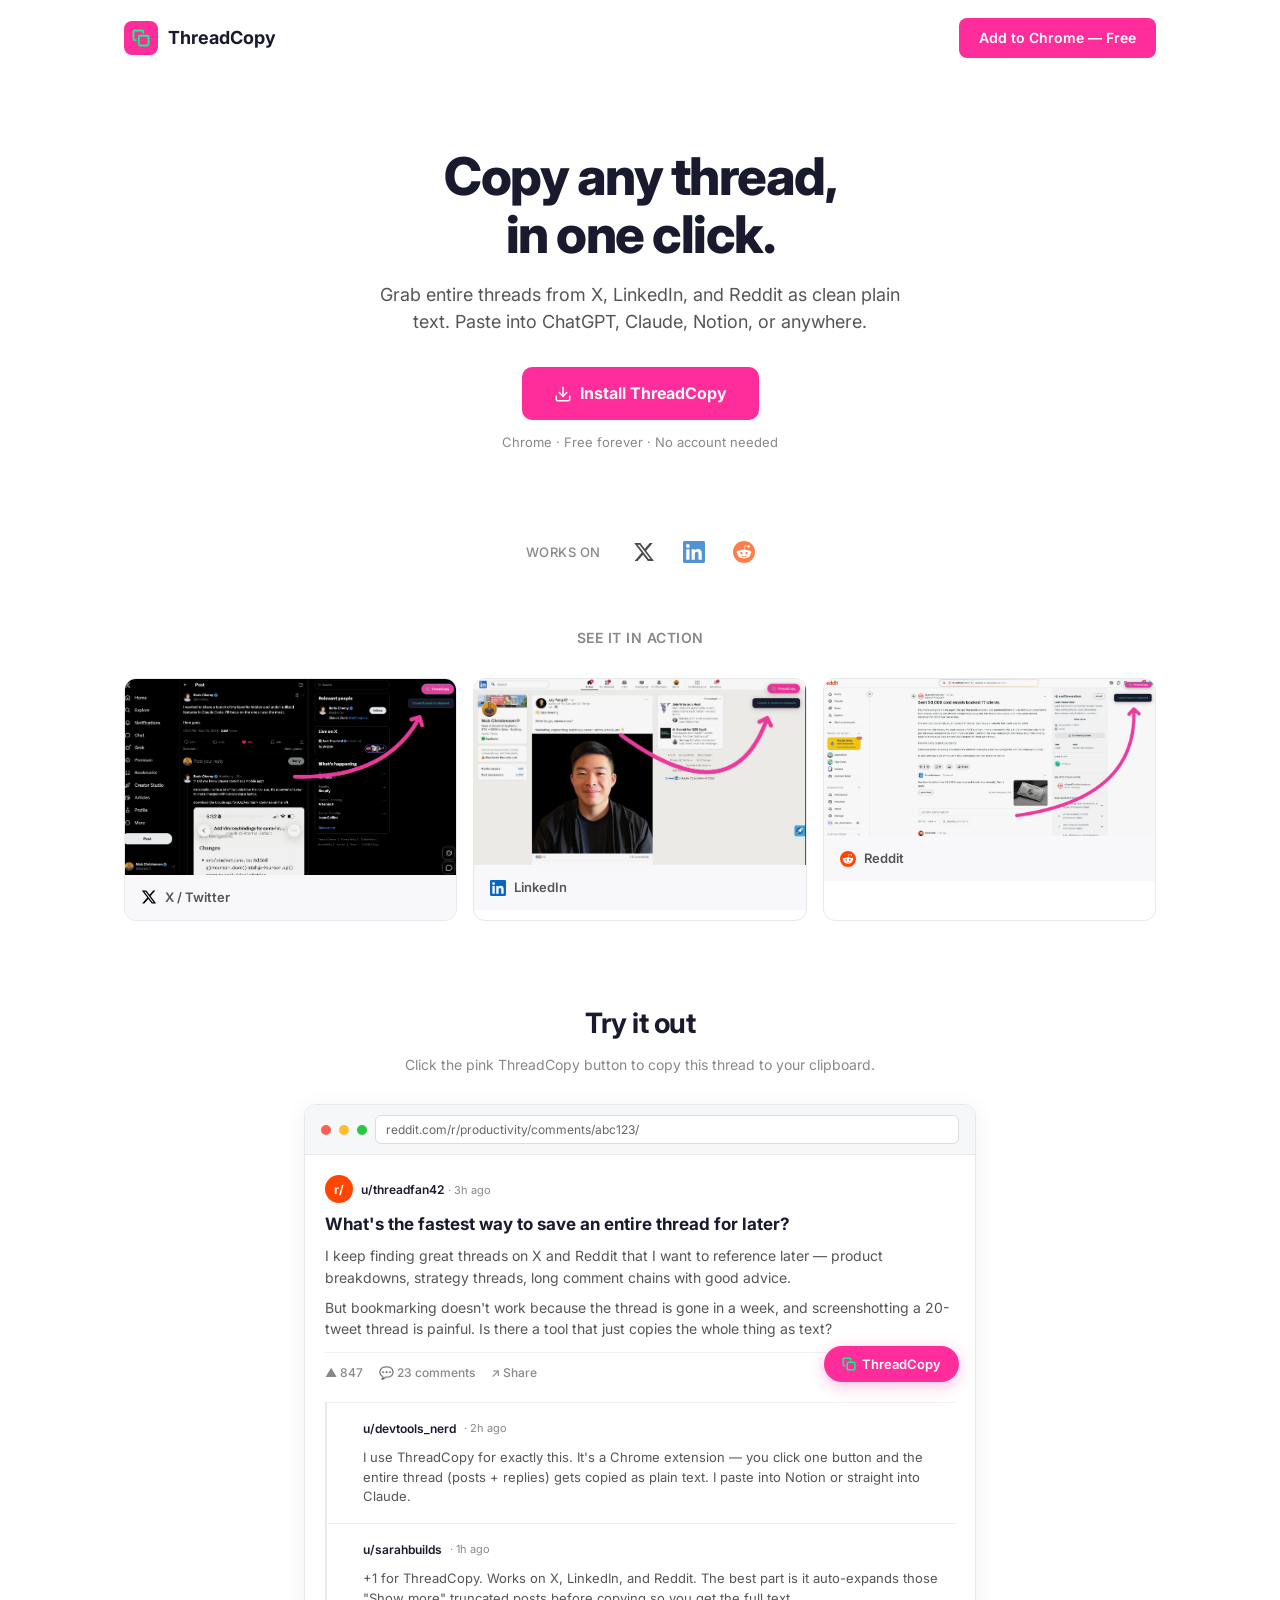
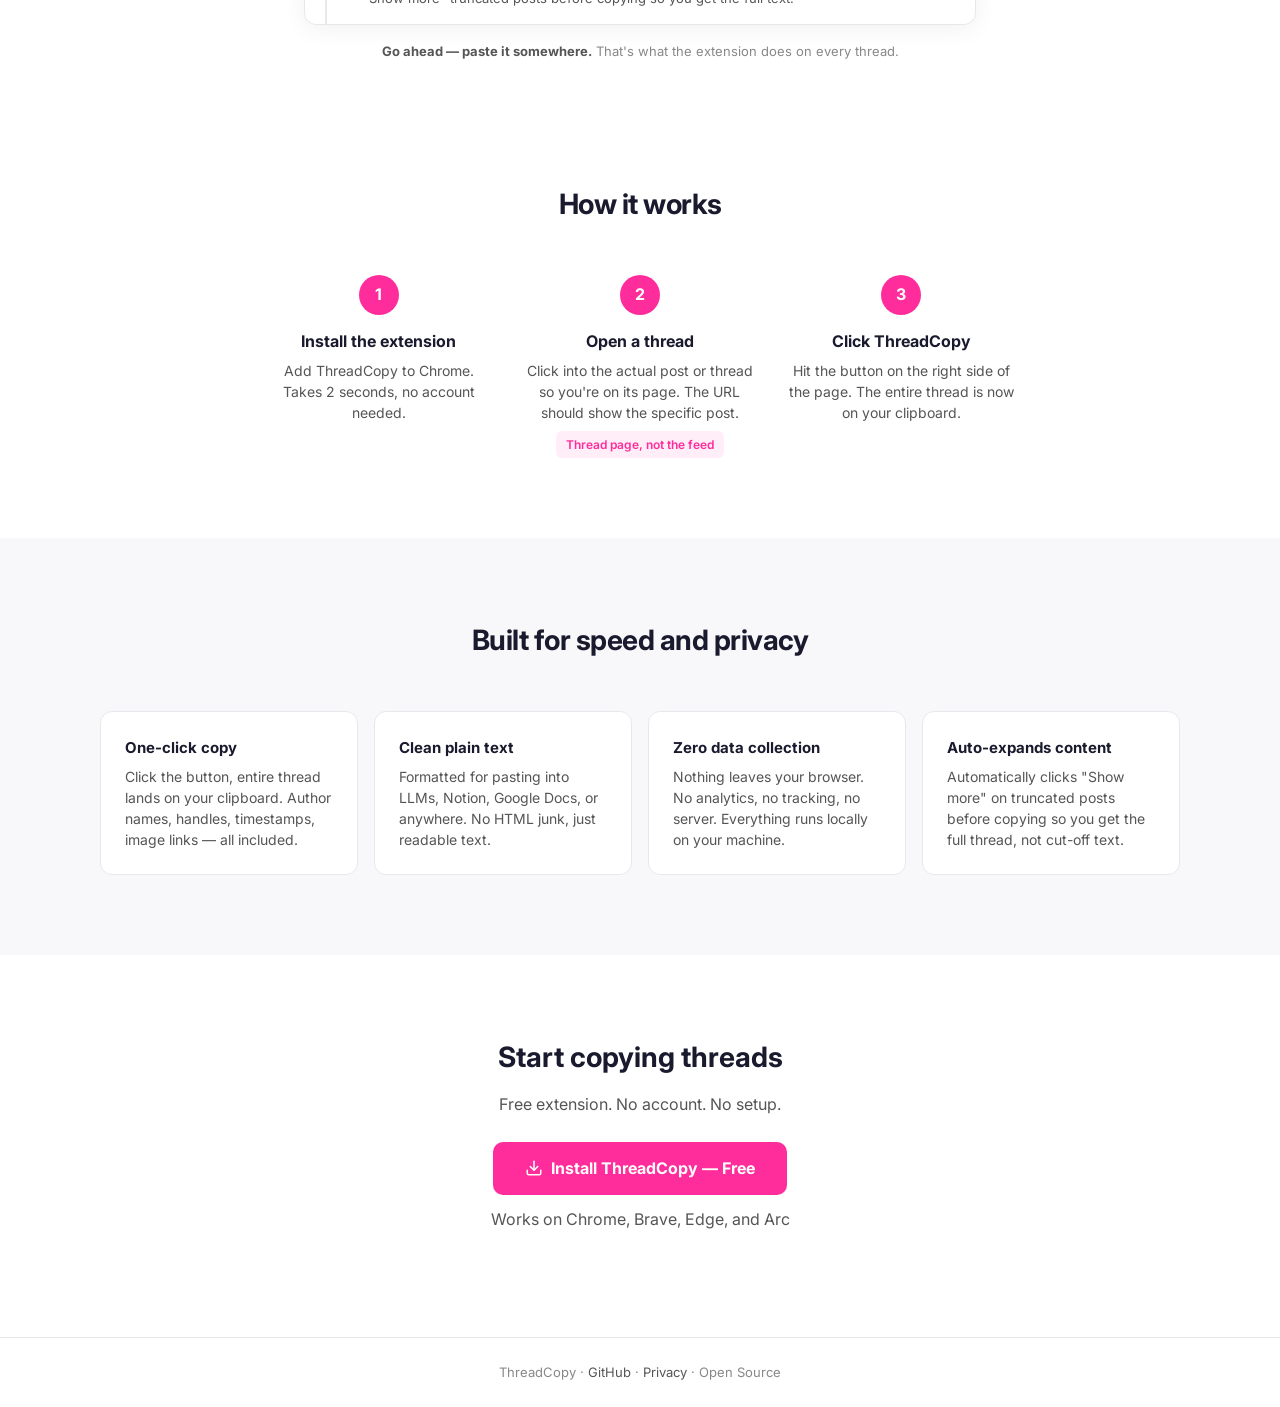
==== docs/index.html @ 1ca2436c "add interactive 'Try it out' demo to landing page Fake Reddit thread with a working ThreadCopy butto" ====
<!DOCTYPE html>
<html lang="en">
<head>
  <meta charset="UTF-8">
  <meta name="viewport" content="width=device-width, initial-scale=1.0">
  <title>ThreadCopy — Copy threads from X, LinkedIn & Reddit with one click</title>
  <meta name="description" content="Free Chrome extension that copies entire threads from X (Twitter), LinkedIn, and Reddit in one click. Perfect for pasting into LLMs, notes, and docs.">
  <meta property="og:title" content="ThreadCopy — Copy threads with one click">
  <meta property="og:description" content="Free Chrome extension that copies entire threads from X, LinkedIn, and Reddit. One click, plain text, ready to paste.">
  <meta property="og:type" content="website">
  <meta property="og:image" content="https://threadcopy.com/og-image.png">
  <meta name="twitter:card" content="summary_large_image">
  <link rel="icon" type="image/png" href="favicon.png">
  <link rel="preconnect" href="https://fonts.googleapis.com">
  <link rel="preconnect" href="https://fonts.gstatic.com" crossorigin>
  <link href="https://fonts.googleapis.com/css2?family=Inter:wght@400;500;600;700;800&display=swap" rel="stylesheet">
  <style>
    * { margin: 0; padding: 0; box-sizing: border-box; }

    :root {
      --pink: #ff2d9b;
      --pink-hover: #e8258c;
      --green: #00ff88;
      --text: #1a1a2e;
      --text-secondary: #555;
      --text-muted: #888;
      --bg: #ffffff;
      --bg-soft: #f8f8fa;
      --border: #e8e8ec;
    }

    body {
      font-family: 'Inter', -apple-system, BlinkMacSystemFont, sans-serif;
      background: var(--bg);
      color: var(--text);
      line-height: 1.6;
      overflow-x: hidden;
      -webkit-font-smoothing: antialiased;
    }

    /* ---- Nav ---- */
    nav {
      display: flex;
      justify-content: space-between;
      align-items: center;
      max-width: 1080px;
      margin: 0 auto;
      padding: 18px 24px;
    }

    .nav-brand {
      display: flex;
      align-items: center;
      gap: 10px;
      text-decoration: none;
      color: var(--text);
    }

    .nav-logo {
      width: 34px;
      height: 34px;
      background: var(--pink);
      border-radius: 8px;
      display: flex;
      align-items: center;
      justify-content: center;
    }

    .nav-logo svg { width: 18px; height: 18px; stroke: var(--green); fill: none; }

    .nav-brand span { font-size: 18px; font-weight: 700; }

    .nav-cta {
      padding: 9px 20px;
      background: var(--pink);
      color: #fff;
      text-decoration: none;
      border-radius: 8px;
      font-weight: 600;
      font-size: 14px;
      transition: background 0.15s;
    }

    .nav-cta:hover { background: var(--pink-hover); }

    /* ---- Hero ---- */
    .hero {
      text-align: center;
      padding: 72px 24px 48px;
      max-width: 720px;
      margin: 0 auto;
    }

    h1 {
      font-size: clamp(32px, 5.5vw, 52px);
      font-weight: 800;
      line-height: 1.1;
      letter-spacing: -1.5px;
      margin-bottom: 18px;
    }

    .hero-sub {
      font-size: 18px;
      color: var(--text-secondary);
      max-width: 520px;
      margin: 0 auto 32px;
      line-height: 1.5;
    }

    .cta-btn {
      display: inline-flex;
      align-items: center;
      gap: 8px;
      padding: 14px 32px;
      background: var(--pink);
      color: #fff;
      text-decoration: none;
      border-radius: 10px;
      font-weight: 700;
      font-size: 16px;
      transition: background 0.15s, transform 0.15s;
    }

    .cta-btn:hover { background: var(--pink-hover); transform: translateY(-1px); }

    .cta-btn svg { width: 18px; height: 18px; }

    .cta-note {
      margin-top: 12px;
      font-size: 13px;
      color: var(--text-muted);
    }

    /* ---- Works on ---- */
    .works-on {
      display: flex;
      justify-content: center;
      align-items: center;
      gap: 32px;
      padding: 40px 24px 16px;
    }

    .works-on span {
      font-size: 13px;
      color: var(--text-muted);
      font-weight: 500;
      text-transform: uppercase;
      letter-spacing: 0.5px;
    }

    .platform-logos {
      display: flex;
      align-items: center;
      gap: 28px;
    }

    .platform-logos svg { height: 22px; width: auto; opacity: 0.7; }

    /* ---- Screenshots ---- */
    .screenshots {
      max-width: 1080px;
      margin: 48px auto 0;
      padding: 0 24px;
    }

    .screenshots h2 {
      text-align: center;
      font-size: 14px;
      font-weight: 600;
      text-transform: uppercase;
      letter-spacing: 0.5px;
      color: var(--text-muted);
      margin-bottom: 28px;
    }

    .screenshot-grid {
      display: grid;
      grid-template-columns: repeat(3, 1fr);
      gap: 16px;
    }

    .screenshot-card {
      border-radius: 12px;
      overflow: hidden;
      border: 1px solid var(--border);
      transition: transform 0.2s, box-shadow 0.2s;
    }

    .screenshot-card:hover {
      transform: translateY(-4px);
      box-shadow: 0 12px 40px rgba(0,0,0,0.08);
    }

    .screenshot-card img {
      width: 100%;
      height: auto;
      display: block;
    }

    .screenshot-label {
      padding: 12px 16px;
      font-size: 13px;
      font-weight: 600;
      color: var(--text-secondary);
      background: var(--bg-soft);
      display: flex;
      align-items: center;
      gap: 8px;
    }

    .screenshot-label svg { width: 16px; height: 16px; flex-shrink: 0; }

    /* ---- Try it out (interactive demo) ---- */
    .try-it {
      max-width: 720px;
      margin: 0 auto;
      padding: 80px 24px 40px;
    }

    .try-it h2 {
      text-align: center;
      font-size: 28px;
      font-weight: 700;
      letter-spacing: -0.5px;
      margin-bottom: 8px;
    }

    .try-it .try-sub {
      text-align: center;
      font-size: 14px;
      color: var(--text-muted);
      margin-bottom: 28px;
    }

    .fake-reddit {
      border: 1px solid var(--border);
      border-radius: 12px;
      overflow: hidden;
      background: #fff;
      position: relative;
      box-shadow: 0 4px 24px rgba(0,0,0,0.06);
    }

    .fake-reddit-bar {
      display: flex;
      align-items: center;
      gap: 8px;
      padding: 10px 16px;
      background: #f6f7f8;
      border-bottom: 1px solid var(--border);
      font-size: 12px;
      color: var(--text-muted);
    }

    .fake-reddit-bar .bar-dot {
      width: 10px; height: 10px; border-radius: 50%;
    }

    .fake-reddit-bar .url-bar {
      flex: 1;
      background: #fff;
      border: 1px solid #ddd;
      border-radius: 6px;
      padding: 4px 10px;
      font-size: 12px;
      color: #666;
      font-family: 'Inter', sans-serif;
    }

    .fake-post {
      padding: 20px;
    }

    .fake-meta {
      display: flex;
      align-items: center;
      gap: 8px;
      margin-bottom: 10px;
    }

    .fake-avatar {
      width: 28px; height: 28px; border-radius: 50%; background: #ff4500;
      display: flex; align-items: center; justify-content: center;
      font-size: 12px; color: #fff; font-weight: 700;
    }

    .fake-author { font-size: 12px; font-weight: 600; color: var(--text); }
    .fake-time { font-size: 11px; color: var(--text-muted); }

    .fake-post h3 {
      font-size: 17px;
      font-weight: 700;
      margin-bottom: 10px;
      line-height: 1.3;
    }

    .fake-post p {
      font-size: 14px;
      color: var(--text-secondary);
      line-height: 1.55;
      margin-bottom: 8px;
    }

    .fake-actions {
      display: flex;
      gap: 16px;
      margin-top: 12px;
      padding-top: 10px;
      border-top: 1px solid #f0f0f0;
    }

    .fake-actions span {
      font-size: 12px;
      color: var(--text-muted);
      font-weight: 500;
    }

    .fake-divider {
      height: 1px;
      background: #f0f0f0;
      margin: 0 20px;
    }

    .fake-comment {
      padding: 16px 20px 16px 36px;
      border-left: 2px solid #e8e8ec;
      margin-left: 20px;
    }

    .fake-comment p {
      font-size: 13px;
      color: var(--text-secondary);
      line-height: 1.5;
    }

    /* The demo ThreadCopy button */
    .demo-tc-btn {
      position: absolute;
      top: 50%;
      right: 16px;
      transform: translateY(-50%);
      display: flex;
      align-items: center;
      gap: 6px;
      padding: 10px 18px;
      background: var(--pink);
      color: #fff;
      border: none;
      border-radius: 50px;
      font-family: 'Inter', sans-serif;
      font-size: 13px;
      font-weight: 600;
      cursor: pointer;
      transition: background 0.15s, transform 0.15s;
      z-index: 2;
      box-shadow: 0 4px 16px rgba(255, 45, 155, 0.3);
    }

    .demo-tc-btn:hover {
      background: var(--pink-hover);
      transform: translateY(-50%) translateX(-2px);
    }

    .demo-tc-btn svg {
      width: 14px; height: 14px; stroke: var(--green); fill: none;
    }

    .demo-tc-btn.copied {
      background: #0d9668;
    }

    .demo-toast {
      position: absolute;
      top: calc(50% - 44px);
      right: 16px;
      background: #1a1a2e;
      color: #10b981;
      font-family: 'Inter', sans-serif;
      font-size: 12px;
      font-weight: 500;
      padding: 8px 14px;
      border-radius: 8px;
      border: 1px solid rgba(16, 185, 129, 0.3);
      opacity: 0;
      transform: translateY(6px);
      transition: all 0.25s;
      pointer-events: none;
      z-index: 3;
    }

    .demo-toast.show {
      opacity: 1;
      transform: translateY(0);
    }

    .try-hint {
      text-align: center;
      font-size: 13px;
      color: var(--text-muted);
      margin-top: 16px;
    }

    .try-hint strong { color: var(--text-secondary); }

    /* ---- How it works ---- */
    .how {
      max-width: 800px;
      margin: 0 auto;
      padding: 80px 24px;
    }

    .how h2 {
      text-align: center;
      font-size: 28px;
      font-weight: 700;
      letter-spacing: -0.5px;
      margin-bottom: 48px;
    }

    .steps {
      display: grid;
      grid-template-columns: repeat(3, 1fr);
      gap: 32px;
    }

    .step {
      text-align: center;
    }

    .step-num {
      width: 40px;
      height: 40px;
      background: var(--pink);
      color: #fff;
      border-radius: 50%;
      display: flex;
      align-items: center;
      justify-content: center;
      font-size: 16px;
      font-weight: 700;
      margin: 0 auto 14px;
    }

    .step h3 {
      font-size: 16px;
      font-weight: 700;
      margin-bottom: 6px;
    }

    .step p {
      font-size: 14px;
      color: var(--text-secondary);
      line-height: 1.5;
    }

    .step .note {
      display: inline-block;
      margin-top: 8px;
      font-size: 12px;
      color: var(--pink);
      font-weight: 600;
      background: rgba(255, 45, 155, 0.08);
      padding: 4px 10px;
      border-radius: 6px;
    }

    /* ---- Features ---- */
    .features {
      background: var(--bg-soft);
      padding: 80px 24px;
    }

    .features-inner {
      max-width: 1080px;
      margin: 0 auto;
    }

    .features h2 {
      text-align: center;
      font-size: 28px;
      font-weight: 700;
      letter-spacing: -0.5px;
      margin-bottom: 48px;
    }

    .features-grid {
      display: grid;
      grid-template-columns: repeat(auto-fit, minmax(240px, 1fr));
      gap: 16px;
    }

    .f-card {
      background: #fff;
      border: 1px solid var(--border);
      border-radius: 12px;
      padding: 24px;
    }

    .f-card h3 {
      font-size: 15px;
      font-weight: 700;
      margin-bottom: 6px;
    }

    .f-card p {
      font-size: 14px;
      color: var(--text-secondary);
      line-height: 1.5;
    }

    /* ---- Bottom CTA ---- */
    .bottom-cta {
      text-align: center;
      padding: 80px 24px;
    }

    .bottom-cta h2 {
      font-size: 28px;
      font-weight: 700;
      margin-bottom: 12px;
    }

    .bottom-cta p {
      color: var(--text-secondary);
      margin-bottom: 24px;
      font-size: 16px;
    }

    .bottom-cta .cta-note {
      margin-top: 12px;
    }

    /* ---- Footer ---- */
    footer {
      text-align: center;
      padding: 24px;
      border-top: 1px solid var(--border);
      font-size: 13px;
      color: var(--text-muted);
    }

    footer a { color: var(--text-secondary); text-decoration: none; }
    footer a:hover { color: var(--text); }

    /* ---- Mobile ---- */
    @media (max-width: 700px) {
      .screenshot-grid { grid-template-columns: 1fr; }
      .steps { grid-template-columns: 1fr; gap: 28px; }
      .works-on { flex-direction: column; gap: 12px; }
      .platform-logos { gap: 20px; }
      .features-grid { grid-template-columns: 1fr; }
    }
  </style>
</head>
<body>

  <nav>
    <a href="/" class="nav-brand">
      <div class="nav-logo">
        <svg xmlns="http://www.w3.org/2000/svg" viewBox="0 0 24 24" stroke-width="2.5" stroke-linecap="round" stroke-linejoin="round">
          <rect x="9" y="9" width="13" height="13" rx="2" ry="2"></rect>
          <path d="M5 15H4a2 2 0 0 1-2-2V4a2 2 0 0 1 2-2h9a2 2 0 0 1 2 2v1"></path>
        </svg>
      </div>
      <span>ThreadCopy</span>
    </a>
    <a href="#install" class="nav-cta">Add to Chrome &mdash; Free</a>
  </nav>

  <!-- Hero -->
  <section class="hero">
    <h1>Copy any thread,<br>in one click.</h1>
    <p class="hero-sub">Grab entire threads from X, LinkedIn, and Reddit as clean plain text. Paste into ChatGPT, Claude, Notion, or anywhere.</p>
    <a href="#install" class="cta-btn">
      <svg xmlns="http://www.w3.org/2000/svg" viewBox="0 0 24 24" fill="none" stroke="currentColor" stroke-width="2" stroke-linecap="round" stroke-linejoin="round"><path d="M21 15v4a2 2 0 0 1-2 2H5a2 2 0 0 1-2-2v-4"/><polyline points="7 10 12 15 17 10"/><line x1="12" y1="15" x2="12" y2="3"/></svg>
      Install ThreadCopy
    </a>
    <p class="cta-note">Chrome &middot; Free forever &middot; No account needed</p>
  </section>

  <!-- Platform logos -->
  <div class="works-on">
    <span>Works on</span>
    <div class="platform-logos">
      <!-- X logo -->
      <svg viewBox="0 0 24 24" fill="#000"><path d="M18.244 2.25h3.308l-7.227 8.26 8.502 11.24H16.17l-5.214-6.817L4.99 21.75H1.68l7.73-8.835L1.254 2.25H8.08l4.713 6.231zm-1.161 17.52h1.833L7.084 4.126H5.117z"/></svg>
      <!-- LinkedIn logo -->
      <svg viewBox="0 0 24 24" fill="#0a66c2"><path d="M20.447 20.452h-3.554v-5.569c0-1.328-.027-3.037-1.852-3.037-1.853 0-2.136 1.445-2.136 2.939v5.667H9.351V9h3.414v1.561h.046c.477-.9 1.637-1.85 3.37-1.85 3.601 0 4.267 2.37 4.267 5.455v6.286zM5.337 7.433a2.062 2.062 0 01-2.063-2.065 2.064 2.064 0 112.063 2.065zm1.782 13.019H3.555V9h3.564v11.452zM22.225 0H1.771C.792 0 0 .774 0 1.729v20.542C0 23.227.792 24 1.771 24h20.451C23.2 24 24 23.227 24 22.271V1.729C24 .774 23.2 0 22.222 0h.003z"/></svg>
      <!-- Reddit logo -->
      <svg viewBox="0 0 24 24" fill="#ff4500"><path d="M12 0A12 12 0 0 0 0 12a12 12 0 0 0 12 12 12 12 0 0 0 12-12A12 12 0 0 0 12 0zm5.01 4.744c.688 0 1.25.561 1.25 1.249a1.25 1.25 0 0 1-2.498.056l-2.597-.547-.8 3.747c1.824.07 3.48.632 4.674 1.488.308-.309.73-.491 1.207-.491.968 0 1.754.786 1.754 1.754 0 .716-.435 1.333-1.01 1.614a3.111 3.111 0 0 1 .042.52c0 2.694-3.13 4.87-7.004 4.87-3.874 0-7.004-2.176-7.004-4.87 0-.183.015-.366.043-.534A1.748 1.748 0 0 1 4.028 12c0-.968.786-1.754 1.754-1.754.463 0 .898.196 1.207.49 1.207-.883 2.878-1.43 4.744-1.487l.885-4.182a.342.342 0 0 1 .14-.197.35.35 0 0 1 .238-.042l2.906.617a1.214 1.214 0 0 1 1.108-.701zM9.25 12C8.561 12 8 12.562 8 13.25c0 .687.561 1.248 1.25 1.248.687 0 1.248-.561 1.248-1.249 0-.688-.561-1.249-1.249-1.249zm5.5 0c-.687 0-1.248.561-1.248 1.25 0 .687.561 1.248 1.249 1.248.688 0 1.249-.561 1.249-1.249 0-.687-.562-1.249-1.25-1.249zm-5.466 3.99a.327.327 0 0 0-.231.094.33.33 0 0 0 0 .463c.842.842 2.484.913 2.961.913.477 0 2.105-.056 2.961-.913a.361.361 0 0 0 .029-.463.33.33 0 0 0-.464 0c-.547.533-1.684.73-2.512.73-.828 0-1.979-.196-2.512-.73a.326.326 0 0 0-.232-.095z"/></svg>
    </div>
  </div>

  <!-- Screenshots -->
  <section class="screenshots">
    <h2>See it in action</h2>
    <div class="screenshot-grid">
      <div class="screenshot-card">
        <img src="screenshots/twitter.jpg" alt="ThreadCopy working on X/Twitter" loading="lazy">
        <div class="screenshot-label">
          <svg viewBox="0 0 24 24" fill="#000"><path d="M18.244 2.25h3.308l-7.227 8.26 8.502 11.24H16.17l-5.214-6.817L4.99 21.75H1.68l7.73-8.835L1.254 2.25H8.08l4.713 6.231zm-1.161 17.52h1.833L7.084 4.126H5.117z"/></svg>
          X / Twitter
        </div>
      </div>
      <div class="screenshot-card">
        <img src="screenshots/linkedin.jpg" alt="ThreadCopy working on LinkedIn" loading="lazy">
        <div class="screenshot-label">
          <svg viewBox="0 0 24 24" fill="#0a66c2"><path d="M20.447 20.452h-3.554v-5.569c0-1.328-.027-3.037-1.852-3.037-1.853 0-2.136 1.445-2.136 2.939v5.667H9.351V9h3.414v1.561h.046c.477-.9 1.637-1.85 3.37-1.85 3.601 0 4.267 2.37 4.267 5.455v6.286zM5.337 7.433a2.062 2.062 0 01-2.063-2.065 2.064 2.064 0 112.063 2.065zm1.782 13.019H3.555V9h3.564v11.452zM22.225 0H1.771C.792 0 0 .774 0 1.729v20.542C0 23.227.792 24 1.771 24h20.451C23.2 24 24 23.227 24 22.271V1.729C24 .774 23.2 0 22.222 0h.003z"/></svg>
          LinkedIn
        </div>
      </div>
      <div class="screenshot-card">
        <img src="screenshots/reddit.jpg" alt="ThreadCopy working on Reddit" loading="lazy">
        <div class="screenshot-label">
          <svg viewBox="0 0 24 24" fill="#ff4500"><path d="M12 0A12 12 0 0 0 0 12a12 12 0 0 0 12 12 12 12 0 0 0 12-12A12 12 0 0 0 12 0zm5.01 4.744c.688 0 1.25.561 1.25 1.249a1.25 1.25 0 0 1-2.498.056l-2.597-.547-.8 3.747c1.824.07 3.48.632 4.674 1.488.308-.309.73-.491 1.207-.491.968 0 1.754.786 1.754 1.754 0 .716-.435 1.333-1.01 1.614a3.111 3.111 0 0 1 .042.52c0 2.694-3.13 4.87-7.004 4.87-3.874 0-7.004-2.176-7.004-4.87 0-.183.015-.366.043-.534A1.748 1.748 0 0 1 4.028 12c0-.968.786-1.754 1.754-1.754.463 0 .898.196 1.207.49 1.207-.883 2.878-1.43 4.744-1.487l.885-4.182a.342.342 0 0 1 .14-.197.35.35 0 0 1 .238-.042l2.906.617a1.214 1.214 0 0 1 1.108-.701zM9.25 12C8.561 12 8 12.562 8 13.25c0 .687.561 1.248 1.25 1.248.687 0 1.248-.561 1.248-1.249 0-.688-.561-1.249-1.249-1.249zm5.5 0c-.687 0-1.248.561-1.248 1.25 0 .687.561 1.248 1.249 1.248.688 0 1.249-.561 1.249-1.249 0-.687-.562-1.249-1.25-1.249zm-5.466 3.99a.327.327 0 0 0-.231.094.33.33 0 0 0 0 .463c.842.842 2.484.913 2.961.913.477 0 2.105-.056 2.961-.913a.361.361 0 0 0 .029-.463.33.33 0 0 0-.464 0c-.547.533-1.684.73-2.512.73-.828 0-1.979-.196-2.512-.73a.326.326 0 0 0-.232-.095z"/></svg>
          Reddit
        </div>
      </div>
    </div>
  </section>

  <!-- Try it out -->
  <section class="try-it">
    <h2>Try it out</h2>
    <p class="try-sub">Click the pink ThreadCopy button to copy this thread to your clipboard.</p>

    <div class="fake-reddit" id="demo-thread">
      <div class="fake-reddit-bar">
        <span class="bar-dot" style="background:#ff5f57"></span>
        <span class="bar-dot" style="background:#ffbd2e"></span>
        <span class="bar-dot" style="background:#28c840"></span>
        <span class="url-bar">reddit.com/r/productivity/comments/abc123/</span>
      </div>

      <div class="fake-post">
        <div class="fake-meta">
          <div class="fake-avatar">r/</div>
          <div>
            <span class="fake-author">u/threadfan42</span>
            <span class="fake-time"> &middot; 3h ago</span>
          </div>
        </div>
        <h3>What's the fastest way to save an entire thread for later?</h3>
        <p>I keep finding great threads on X and Reddit that I want to reference later — product breakdowns, strategy threads, long comment chains with good advice.</p>
        <p>But bookmarking doesn't work because the thread is gone in a week, and screenshotting a 20-tweet thread is painful. Is there a tool that just copies the whole thing as text?</p>
        <div class="fake-actions">
          <span>&#9650; 847</span>
          <span>&#128172; 23 comments</span>
          <span>&#8599; Share</span>
        </div>
      </div>

      <div class="fake-divider"></div>

      <div class="fake-comment">
        <div class="fake-meta">
          <span class="fake-author">u/devtools_nerd</span>
          <span class="fake-time"> &middot; 2h ago</span>
        </div>
        <p>I use ThreadCopy for exactly this. It's a Chrome extension — you click one button and the entire thread (posts + replies) gets copied as plain text. I paste into Notion or straight into Claude.</p>
      </div>

      <div class="fake-divider"></div>

      <div class="fake-comment">
        <div class="fake-meta">
          <span class="fake-author">u/sarahbuilds</span>
          <span class="fake-time"> &middot; 1h ago</span>
        </div>
        <p>+1 for ThreadCopy. Works on X, LinkedIn, and Reddit. The best part is it auto-expands those "Show more" truncated posts before copying so you get the full text.</p>
      </div>

      <button class="demo-tc-btn" id="demo-copy-btn" onclick="demoCopy()">
        <svg xmlns="http://www.w3.org/2000/svg" viewBox="0 0 24 24" stroke-width="2.5" stroke-linecap="round" stroke-linejoin="round">
          <rect x="9" y="9" width="13" height="13" rx="2" ry="2"></rect>
          <path d="M5 15H4a2 2 0 0 1-2-2V4a2 2 0 0 1 2-2h9a2 2 0 0 1 2 2v1"></path>
        </svg>
        ThreadCopy
      </button>
      <div class="demo-toast" id="demo-toast">Copied 3 posts to clipboard</div>
    </div>

    <p class="try-hint"><strong>Go ahead — paste it somewhere.</strong> That's what the extension does on every thread.</p>
  </section>

  <!-- How it works -->
  <section class="how">
    <h2>How it works</h2>
    <div class="steps">
      <div class="step">
        <div class="step-num">1</div>
        <h3>Install the extension</h3>
        <p>Add ThreadCopy to Chrome. Takes 2 seconds, no account needed.</p>
      </div>
      <div class="step">
        <div class="step-num">2</div>
        <h3>Open a thread</h3>
        <p>Click into the actual post or thread so you're on its page. The URL should show the specific post.</p>
        <span class="note">Thread page, not the feed</span>
      </div>
      <div class="step">
        <div class="step-num">3</div>
        <h3>Click ThreadCopy</h3>
        <p>Hit the button on the right side of the page. The entire thread is now on your clipboard.</p>
      </div>
    </div>
  </section>

  <!-- Features -->
  <section class="features">
    <div class="features-inner">
      <h2>Built for speed and privacy</h2>
      <div class="features-grid">
        <div class="f-card">
          <h3>One-click copy</h3>
          <p>Click the button, entire thread lands on your clipboard. Author names, handles, timestamps, image links — all included.</p>
        </div>
        <div class="f-card">
          <h3>Clean plain text</h3>
          <p>Formatted for pasting into LLMs, Notion, Google Docs, or anywhere. No HTML junk, just readable text.</p>
        </div>
        <div class="f-card">
          <h3>Zero data collection</h3>
          <p>Nothing leaves your browser. No analytics, no tracking, no server. Everything runs locally on your machine.</p>
        </div>
        <div class="f-card">
          <h3>Auto-expands content</h3>
          <p>Automatically clicks "Show more" on truncated posts before copying so you get the full thread, not cut-off text.</p>
        </div>
      </div>
    </div>
  </section>

  <!-- Bottom CTA -->
  <section class="bottom-cta" id="install">
    <h2>Start copying threads</h2>
    <p>Free extension. No account. No setup.</p>
    <a href="https://github.com/nickyc1/ThreadCopy-Browser-Ext" class="cta-btn" id="install-btn">
      <svg xmlns="http://www.w3.org/2000/svg" viewBox="0 0 24 24" fill="none" stroke="currentColor" stroke-width="2" stroke-linecap="round" stroke-linejoin="round"><path d="M21 15v4a2 2 0 0 1-2 2H5a2 2 0 0 1-2-2v-4"/><polyline points="7 10 12 15 17 10"/><line x1="12" y1="15" x2="12" y2="3"/></svg>
      Install ThreadCopy &mdash; Free
    </a>
    <p class="cta-note">Works on Chrome, Brave, Edge, and Arc</p>
  </section>

  <footer>
    <p>ThreadCopy &middot; <a href="https://github.com/nickyc1/ThreadCopy-Browser-Ext">GitHub</a> &middot; <a href="/privacy.html">Privacy</a> &middot; Open Source</p>
  </footer>

<script>
function demoCopy() {
  var text = "=== Thread from Reddit ===\n" +
    "URL: https://reddit.com/r/productivity/comments/abc123/\n" +
    "Copied on: " + new Date().toLocaleString() + "\n" +
    "========================================\n\n" +
    "[ORIGINAL POST]\n" +
    "Author: u/threadfan42\n" +
    "Time: 3h ago\n" +
    "---\n" +
    "What's the fastest way to save an entire thread for later?\n\n" +
    "I keep finding great threads on X and Reddit that I want to reference later \u2014 product breakdowns, strategy threads, long comment chains with good advice.\n\n" +
    "But bookmarking doesn't work because the thread is gone in a week, and screenshotting a 20-tweet thread is painful. Is there a tool that just copies the whole thing as text?\n\n" +
    "\u2500\u2500\u2500\u2500\u2500\u2500\u2500\u2500\u2500\u2500\u2500\u2500\u2500\u2500\u2500\u2500\u2500\u2500\u2500\u2500\u2500\u2500\u2500\u2500\u2500\u2500\u2500\u2500\u2500\u2500\u2500\u2500\u2500\u2500\u2500\u2500\u2500\u2500\u2500\u2500\n\n" +
    "[Reply 1]\n" +
    "Author: u/devtools_nerd\n" +
    "Time: 2h ago\n" +
    "---\n" +
    "I use ThreadCopy for exactly this. It's a Chrome extension \u2014 you click one button and the entire thread (posts + replies) gets copied as plain text. I paste into Notion or straight into Claude.\n\n" +
    "\u2500\u2500\u2500\u2500\u2500\u2500\u2500\u2500\u2500\u2500\u2500\u2500\u2500\u2500\u2500\u2500\u2500\u2500\u2500\u2500\u2500\u2500\u2500\u2500\u2500\u2500\u2500\u2500\u2500\u2500\u2500\u2500\u2500\u2500\u2500\u2500\u2500\u2500\u2500\u2500\n\n" +
    "[Reply 2]\n" +
    "Author: u/sarahbuilds\n" +
    "Time: 1h ago\n" +
    "---\n" +
    "+1 for ThreadCopy. Works on X, LinkedIn, and Reddit. The best part is it auto-expands those \"Show more\" truncated posts before copying so you get the full text.\n\n" +
    "\u2500\u2500\u2500\u2500\u2500\u2500\u2500\u2500\u2500\u2500\u2500\u2500\u2500\u2500\u2500\u2500\u2500\u2500\u2500\u2500\u2500\u2500\u2500\u2500\u2500\u2500\u2500\u2500\u2500\u2500\u2500\u2500\u2500\u2500\u2500\u2500\u2500\u2500\u2500\u2500\n";

  navigator.clipboard.writeText(text).then(function() {
    var btn = document.getElementById('demo-copy-btn');
    var toast = document.getElementById('demo-toast');

    btn.classList.add('copied');
    btn.innerHTML = '<svg xmlns="http://www.w3.org/2000/svg" viewBox="0 0 24 24" fill="none" stroke="#fff" stroke-width="2.5" stroke-linecap="round" stroke-linejoin="round"><polyline points="20 6 9 17 4 12"></polyline></svg> Copied!';

    toast.classList.add('show');

    setTimeout(function() {
      toast.classList.remove('show');
    }, 3000);

    setTimeout(function() {
      btn.classList.remove('copied');
      btn.innerHTML = '<svg xmlns="http://www.w3.org/2000/svg" viewBox="0 0 24 24" stroke-width="2.5" stroke-linecap="round" stroke-linejoin="round" stroke="#00ff88" fill="none"><rect x="9" y="9" width="13" height="13" rx="2" ry="2"></rect><path d="M5 15H4a2 2 0 0 1-2-2V4a2 2 0 0 1 2-2h9a2 2 0 0 1 2 2v1"></path></svg> ThreadCopy';
    }, 2500);
  });
}
</script>
</body>
</html>
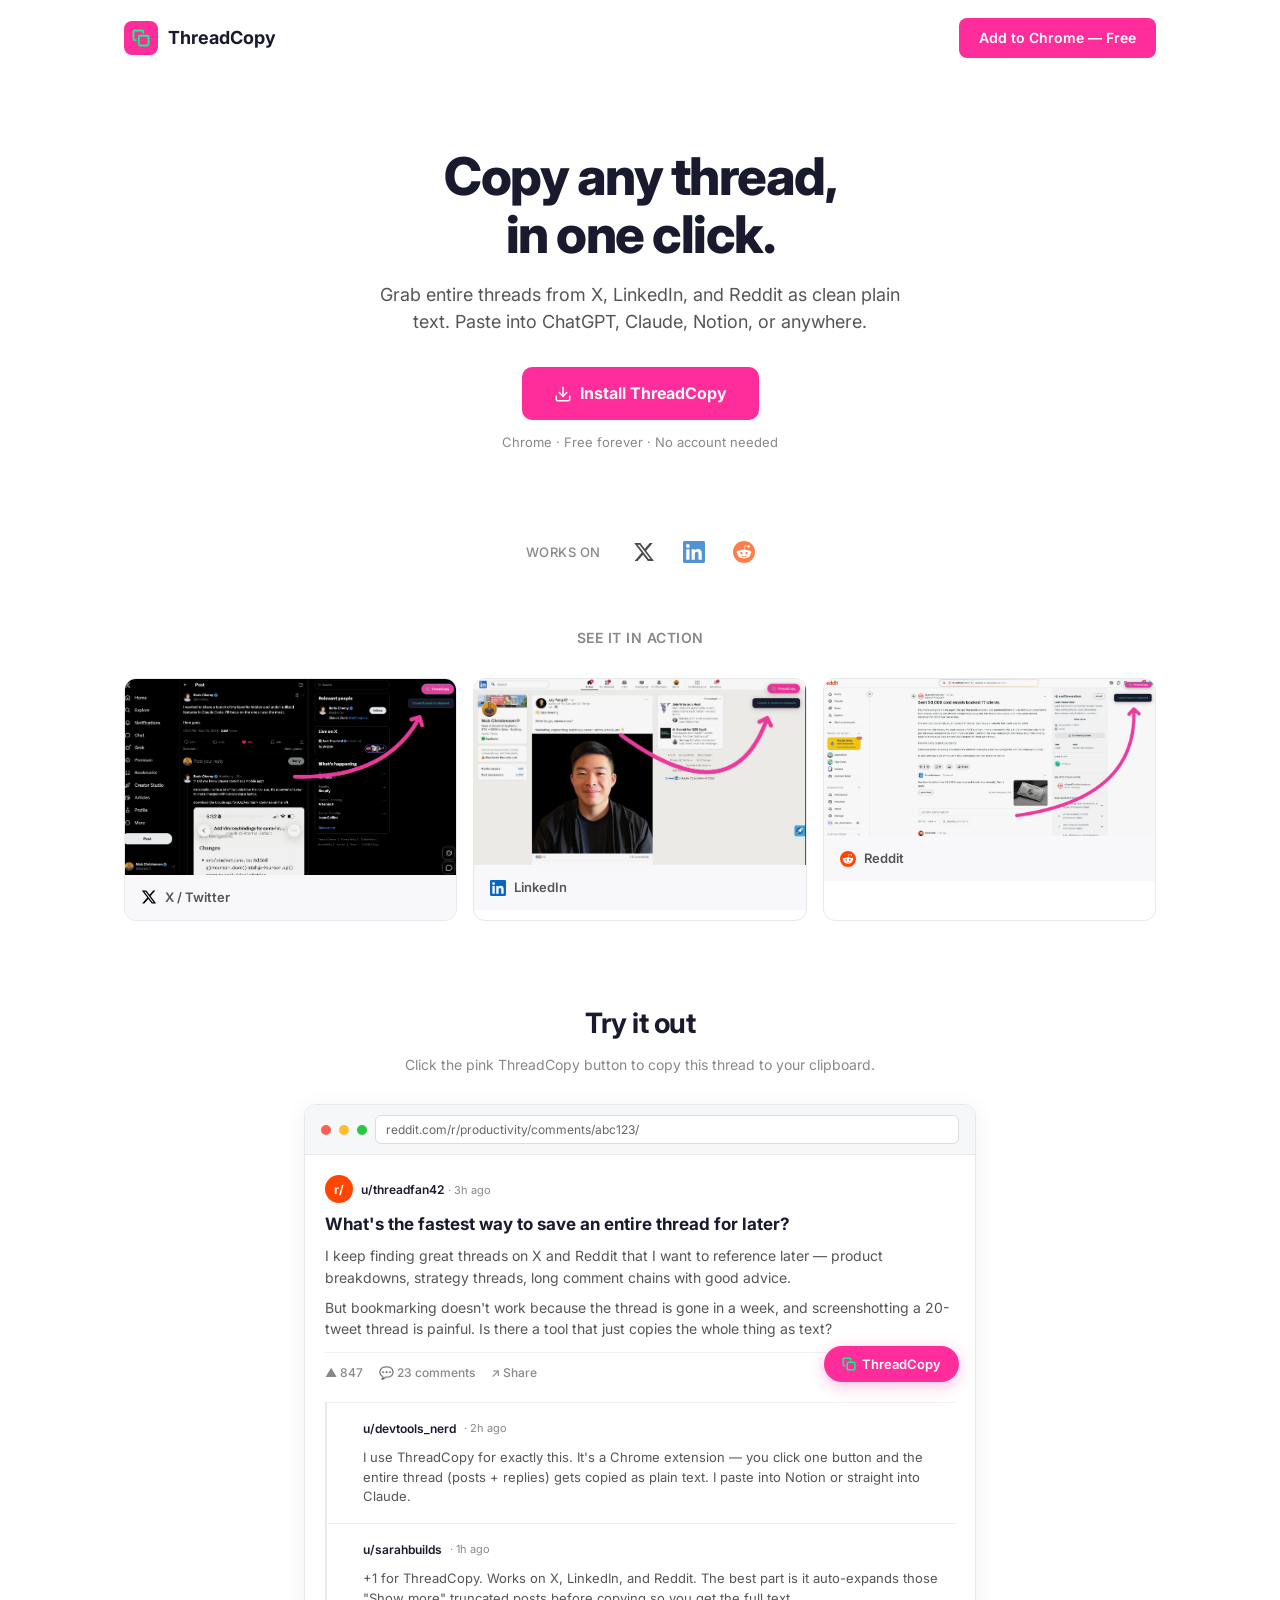
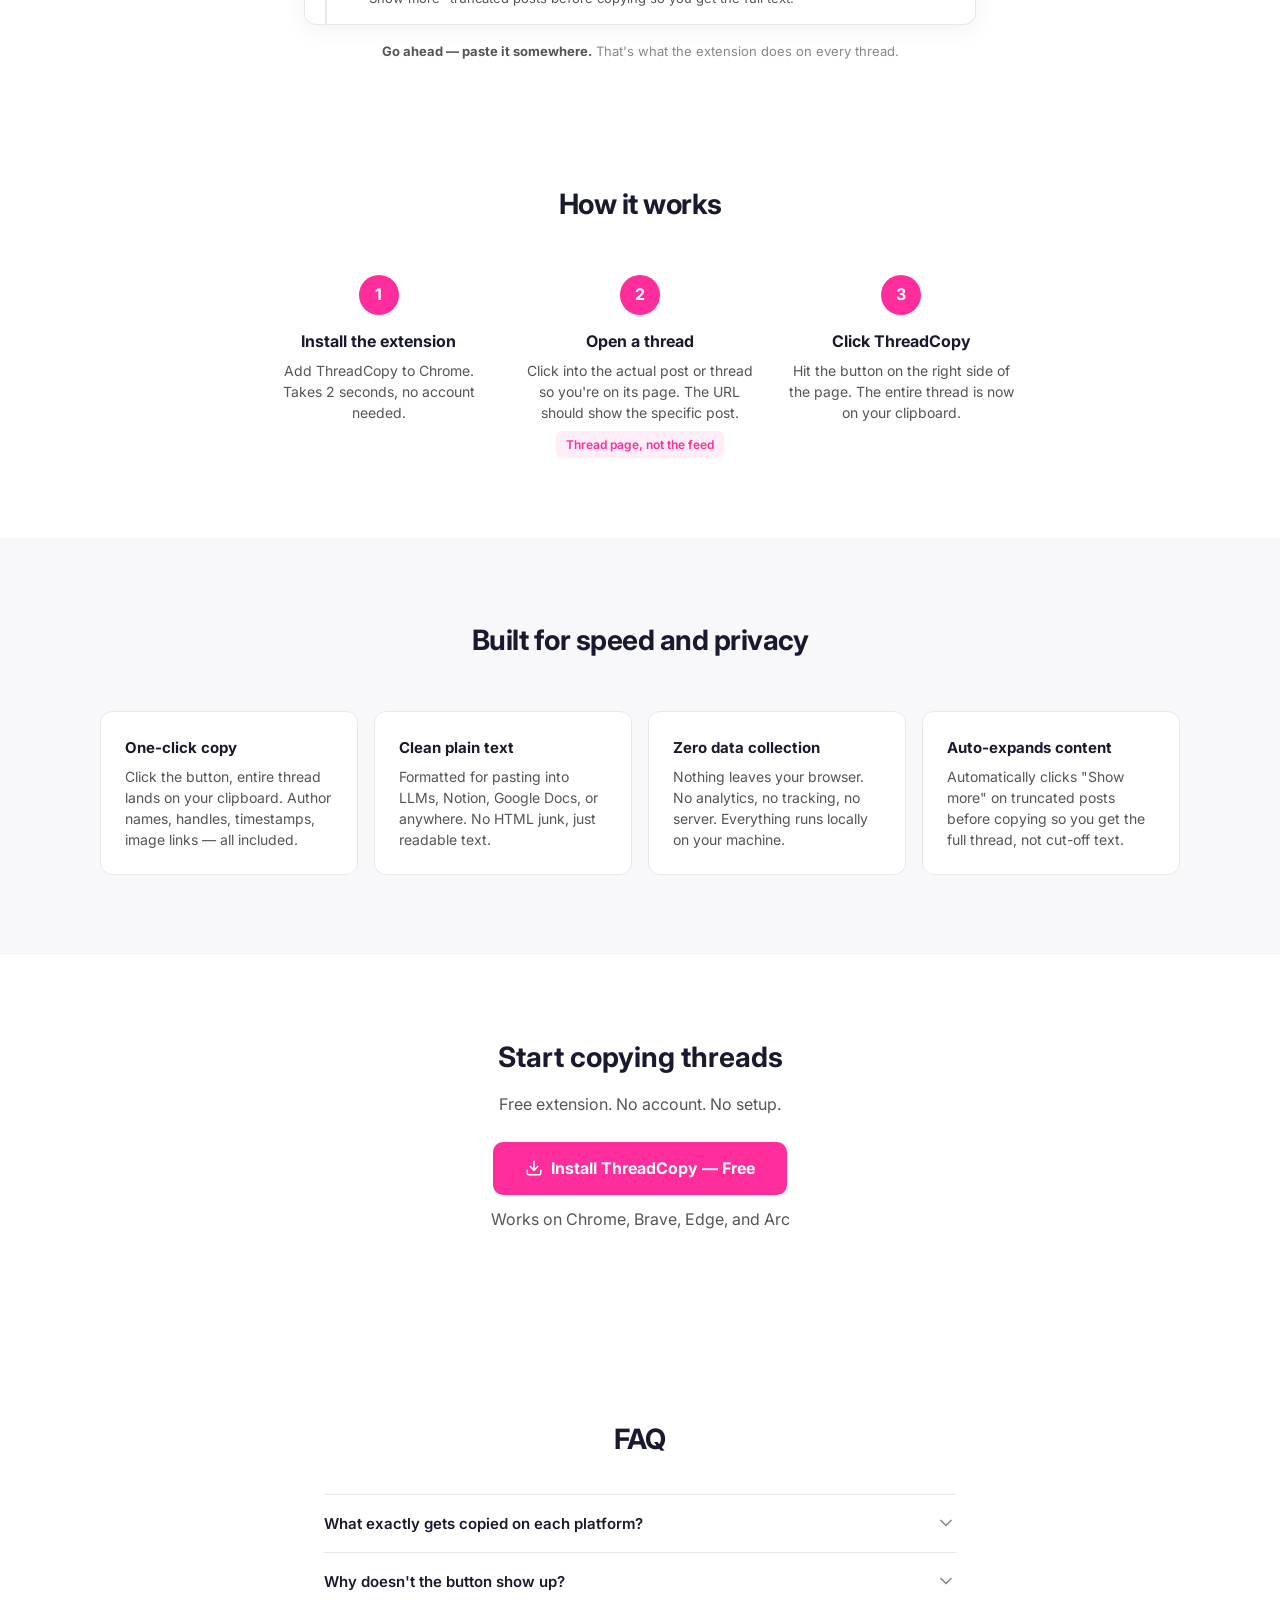
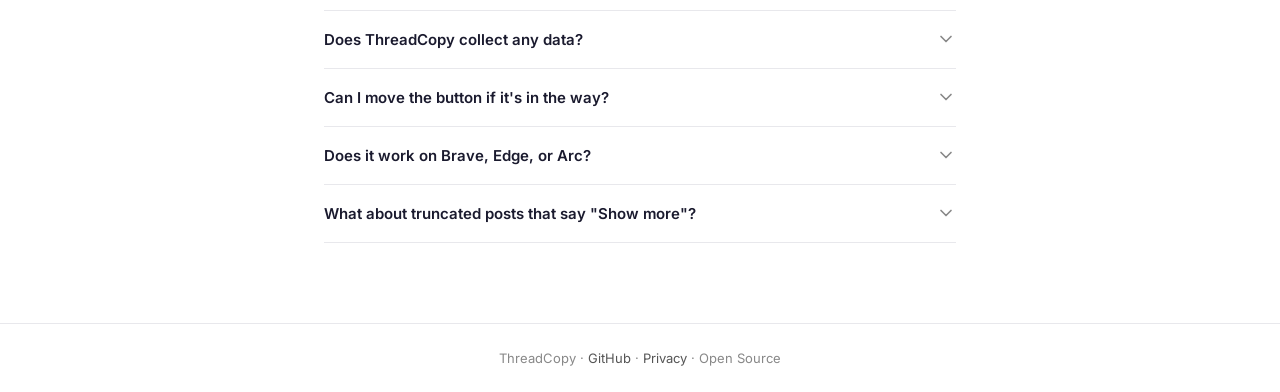
==== commit e0b375e7: "add FAQ accordion section to landing page Six expandable FAQ items covering: per-platform copy behav" ====
--- a/docs/index.html
+++ b/docs/index.html
@@ -530,6 +530,78 @@
       margin-top: 12px;
     }
 
+    /* ---- FAQ ---- */
+    .faq {
+      max-width: 680px;
+      margin: 0 auto;
+      padding: 80px 24px;
+    }
+
+    .faq h2 {
+      text-align: center;
+      font-size: 28px;
+      font-weight: 700;
+      letter-spacing: -0.5px;
+      margin-bottom: 32px;
+    }
+
+    .faq-item {
+      border-bottom: 1px solid var(--border);
+    }
+
+    .faq-item:first-of-type {
+      border-top: 1px solid var(--border);
+    }
+
+    .faq-q {
+      width: 100%;
+      background: none;
+      border: none;
+      padding: 18px 0;
+      display: flex;
+      justify-content: space-between;
+      align-items: center;
+      cursor: pointer;
+      font-family: 'Inter', sans-serif;
+      font-size: 15px;
+      font-weight: 600;
+      color: var(--text);
+      text-align: left;
+      line-height: 1.4;
+    }
+
+    .faq-q:hover { color: var(--pink); }
+
+    .faq-q .chevron {
+      flex-shrink: 0;
+      width: 20px;
+      height: 20px;
+      margin-left: 16px;
+      transition: transform 0.2s;
+      color: var(--text-muted);
+    }
+
+    .faq-item.open .faq-q .chevron {
+      transform: rotate(180deg);
+    }
+
+    .faq-a {
+      max-height: 0;
+      overflow: hidden;
+      transition: max-height 0.3s ease;
+    }
+
+    .faq-item.open .faq-a {
+      max-height: 300px;
+    }
+
+    .faq-a p {
+      padding: 0 0 18px;
+      font-size: 14px;
+      color: var(--text-secondary);
+      line-height: 1.6;
+    }
+
     /* ---- Footer ---- */
     footer {
       text-align: center;
@@ -677,7 +749,7 @@
         </svg>
         ThreadCopy
       </button>
-      <div class="demo-toast" id="demo-toast">Copied 3 posts to clipboard</div>
+      <div class="demo-toast" id="demo-toast">Copied 24 posts to clipboard</div>
     </div>
 
     <p class="try-hint"><strong>Go ahead — paste it somewhere.</strong> That's what the extension does on every thread.</p>
@@ -740,6 +812,71 @@
       Install ThreadCopy &mdash; Free
     </a>
     <p class="cta-note">Works on Chrome, Brave, Edge, and Arc</p>
+  </section>
+
+  <!-- FAQ -->
+  <section class="faq">
+    <h2>FAQ</h2>
+
+    <div class="faq-item">
+      <button class="faq-q" onclick="this.parentElement.classList.toggle('open')">
+        What exactly gets copied on each platform?
+        <svg class="chevron" viewBox="0 0 24 24" fill="none" stroke="currentColor" stroke-width="2" stroke-linecap="round" stroke-linejoin="round"><polyline points="6 9 12 15 18 9"></polyline></svg>
+      </button>
+      <div class="faq-a">
+        <p>On <strong>X/Twitter</strong>, ThreadCopy copies the author's thread — the connected posts they wrote (1/, 2/, 3/...) — not the replies from other people. On <strong>Reddit</strong> and <strong>LinkedIn</strong>, it copies the original post plus all the comments, since the discussion is the thread on those platforms.</p>
+      </div>
+    </div>
+
+    <div class="faq-item">
+      <button class="faq-q" onclick="this.parentElement.classList.toggle('open')">
+        Why doesn't the button show up?
+        <svg class="chevron" viewBox="0 0 24 24" fill="none" stroke="currentColor" stroke-width="2" stroke-linecap="round" stroke-linejoin="round"><polyline points="6 9 12 15 18 9"></polyline></svg>
+      </button>
+      <div class="faq-a">
+        <p>ThreadCopy only shows the button when you're on an actual thread or post page — not the feed. Click into a specific post so the URL shows the thread ID (e.g. x.com/user/status/123 or reddit.com/r/sub/comments/abc). If you're scrolling a feed, you won't see it.</p>
+      </div>
+    </div>
+
+    <div class="faq-item">
+      <button class="faq-q" onclick="this.parentElement.classList.toggle('open')">
+        Does ThreadCopy collect any data?
+        <svg class="chevron" viewBox="0 0 24 24" fill="none" stroke="currentColor" stroke-width="2" stroke-linecap="round" stroke-linejoin="round"><polyline points="6 9 12 15 18 9"></polyline></svg>
+      </button>
+      <div class="faq-a">
+        <p>No. Zero data leaves your browser. There are no analytics, no tracking, no server calls, and no account. Everything runs locally on your machine. The source code is public on GitHub if you want to verify.</p>
+      </div>
+    </div>
+
+    <div class="faq-item">
+      <button class="faq-q" onclick="this.parentElement.classList.toggle('open')">
+        Can I move the button if it's in the way?
+        <svg class="chevron" viewBox="0 0 24 24" fill="none" stroke="currentColor" stroke-width="2" stroke-linecap="round" stroke-linejoin="round"><polyline points="6 9 12 15 18 9"></polyline></svg>
+      </button>
+      <div class="faq-a">
+        <p>Yes. Click and drag the button up or down to reposition it anywhere on the right side of the page. Your position is saved automatically and remembered the next time you visit.</p>
+      </div>
+    </div>
+
+    <div class="faq-item">
+      <button class="faq-q" onclick="this.parentElement.classList.toggle('open')">
+        Does it work on Brave, Edge, or Arc?
+        <svg class="chevron" viewBox="0 0 24 24" fill="none" stroke="currentColor" stroke-width="2" stroke-linecap="round" stroke-linejoin="round"><polyline points="6 9 12 15 18 9"></polyline></svg>
+      </button>
+      <div class="faq-a">
+        <p>Yes. Brave, Edge, and Arc are all built on Chromium, the same engine as Chrome. They support Chrome extensions natively, so you can install ThreadCopy from the Chrome Web Store on any of them.</p>
+      </div>
+    </div>
+
+    <div class="faq-item">
+      <button class="faq-q" onclick="this.parentElement.classList.toggle('open')">
+        What about truncated posts that say "Show more"?
+        <svg class="chevron" viewBox="0 0 24 24" fill="none" stroke="currentColor" stroke-width="2" stroke-linecap="round" stroke-linejoin="round"><polyline points="6 9 12 15 18 9"></polyline></svg>
+      </button>
+      <div class="faq-a">
+        <p>ThreadCopy automatically expands truncated content before copying. It clicks all the "Show more" buttons on the page so you get the full text of every post, not cut-off snippets.</p>
+      </div>
+    </div>
   </section>
 
   <footer>
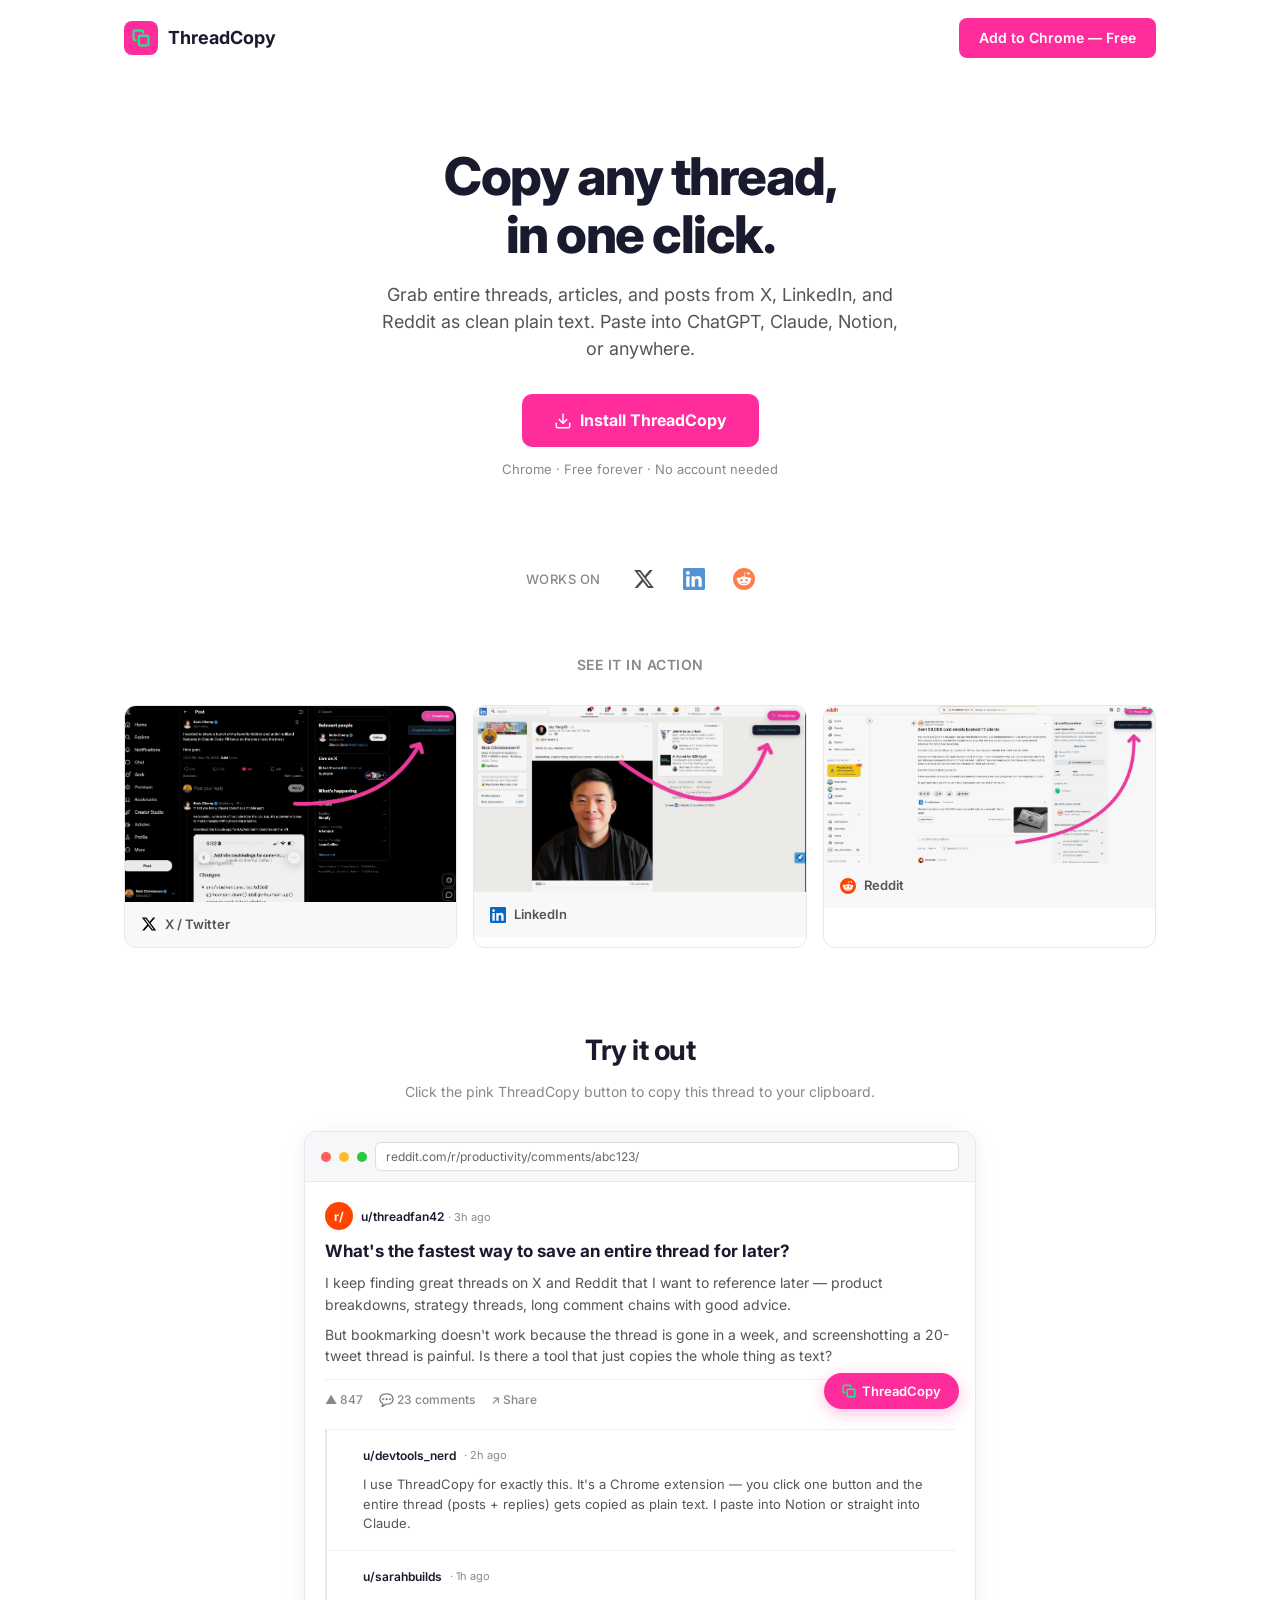
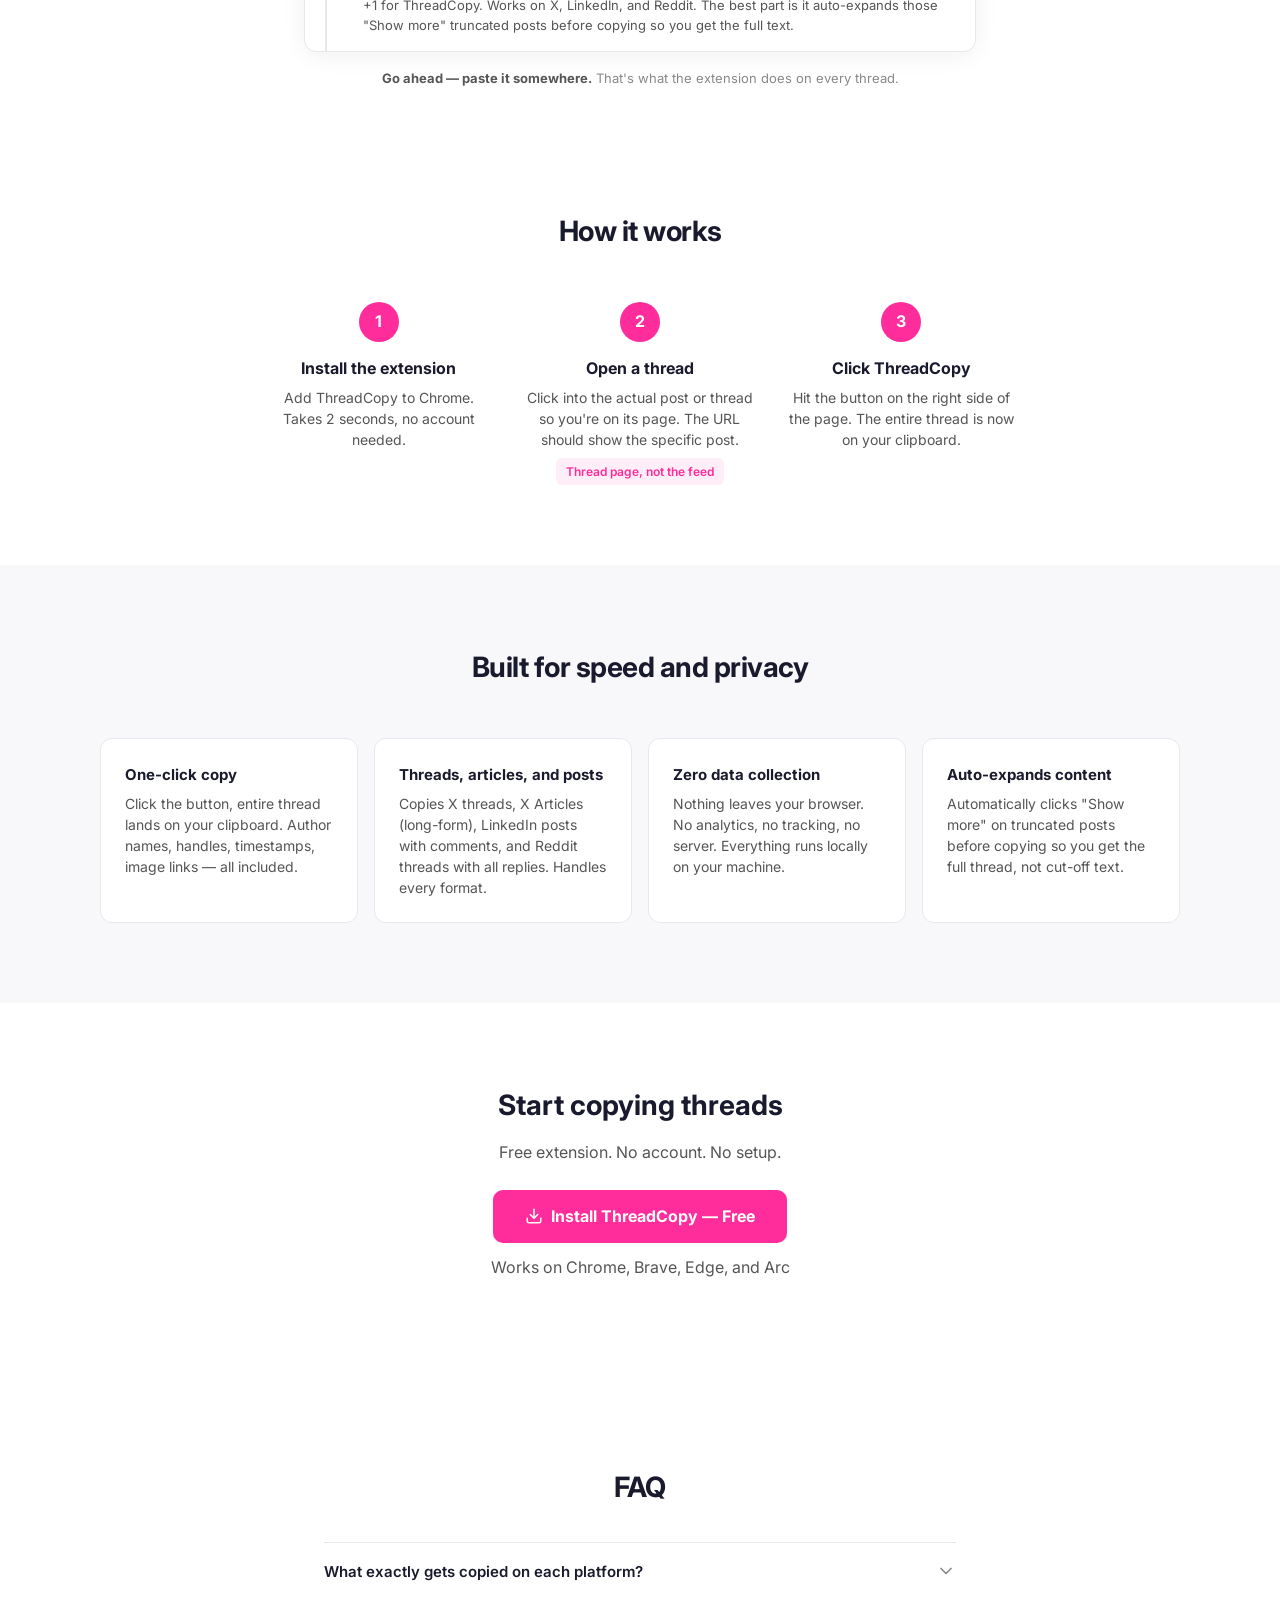
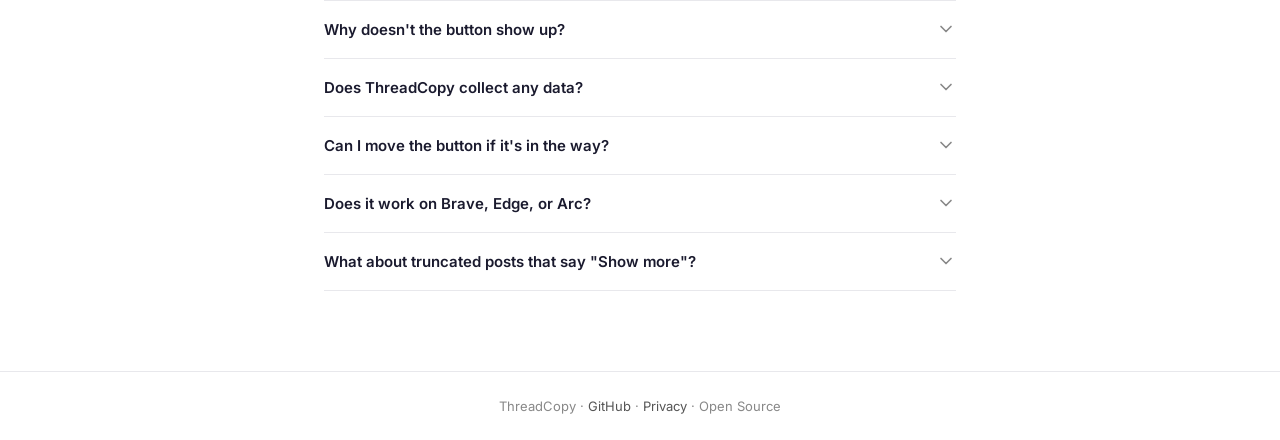
==== commit b820dcbb: "update landing page to mention X Article support - Hero subtitle now includes "articles" - New featu" ====
--- a/docs/index.html
+++ b/docs/index.html
@@ -642,7 +642,7 @@
   <!-- Hero -->
   <section class="hero">
     <h1>Copy any thread,<br>in one click.</h1>
-    <p class="hero-sub">Grab entire threads from X, LinkedIn, and Reddit as clean plain text. Paste into ChatGPT, Claude, Notion, or anywhere.</p>
+    <p class="hero-sub">Grab entire threads, articles, and posts from X, LinkedIn, and Reddit as clean plain text. Paste into ChatGPT, Claude, Notion, or anywhere.</p>
     <a href="#install" class="cta-btn">
       <svg xmlns="http://www.w3.org/2000/svg" viewBox="0 0 24 24" fill="none" stroke="currentColor" stroke-width="2" stroke-linecap="round" stroke-linejoin="round"><path d="M21 15v4a2 2 0 0 1-2 2H5a2 2 0 0 1-2-2v-4"/><polyline points="7 10 12 15 17 10"/><line x1="12" y1="15" x2="12" y2="3"/></svg>
       Install ThreadCopy
@@ -788,8 +788,8 @@
           <p>Click the button, entire thread lands on your clipboard. Author names, handles, timestamps, image links — all included.</p>
         </div>
         <div class="f-card">
-          <h3>Clean plain text</h3>
-          <p>Formatted for pasting into LLMs, Notion, Google Docs, or anywhere. No HTML junk, just readable text.</p>
+          <h3>Threads, articles, and posts</h3>
+          <p>Copies X threads, X Articles (long-form), LinkedIn posts with comments, and Reddit threads with all replies. Handles every format.</p>
         </div>
         <div class="f-card">
           <h3>Zero data collection</h3>
@@ -824,7 +824,7 @@
         <svg class="chevron" viewBox="0 0 24 24" fill="none" stroke="currentColor" stroke-width="2" stroke-linecap="round" stroke-linejoin="round"><polyline points="6 9 12 15 18 9"></polyline></svg>
       </button>
       <div class="faq-a">
-        <p>On <strong>X/Twitter</strong>, ThreadCopy copies the author's thread — the connected posts they wrote (1/, 2/, 3/...) — not the replies from other people. On <strong>Reddit</strong> and <strong>LinkedIn</strong>, it copies the original post plus all the comments, since the discussion is the thread on those platforms.</p>
+        <p>On <strong>X/Twitter</strong>, ThreadCopy copies the author's thread — the connected posts they wrote (1/, 2/, 3/...) — not the replies from other people. It also supports X Articles (long-form posts), extracting the full article text, title, and images. On <strong>Reddit</strong> and <strong>LinkedIn</strong>, it copies the original post plus all the comments, since the discussion is the thread on those platforms.</p>
       </div>
     </div>
 
